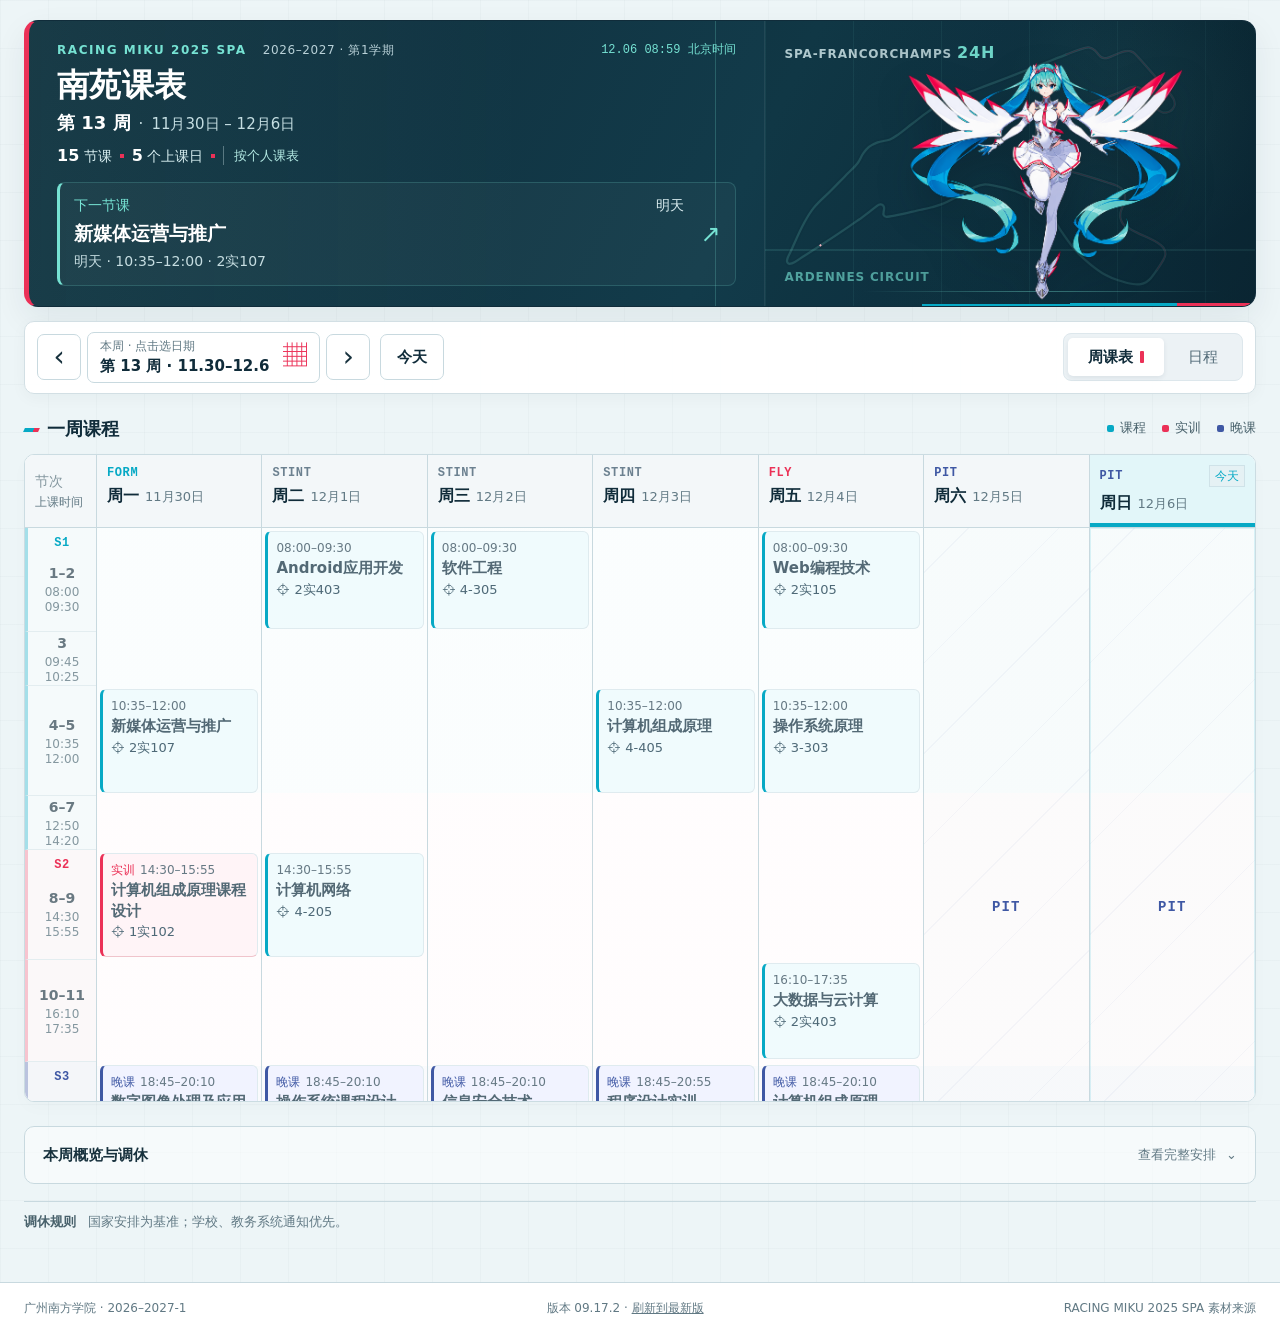
==== repair-cache.html @ 2489d973 "Add course cache repair page" ====
<!doctype html>
<html lang="zh-CN">
<head>
<meta charset="utf-8"><meta name="viewport" content="width=device-width,initial-scale=1">
<meta name="theme-color" content="#0c8c89"><title>刷新南苑课表</title>
<style>
:root{font-family:system-ui,sans-serif;color:#163532;background:#f0f8f7;color-scheme:light}body{margin:0;min-height:100svh;display:grid;place-items:center;padding:24px;box-sizing:border-box}main{max-width:420px;background:white;border-top:5px solid #11aaa3;border-radius:18px;padding:32px;box-shadow:0 12px 48px #12554a12}small{color:#087c77;letter-spacing:.08em}h1{font-size:26px}p{line-height:1.8;color:#526865}button,a{font:inherit}button{border:0;border-radius:12px;background:#087c77;color:white;padding:13px 20px;cursor:pointer}a{color:#087c77}button:focus-visible,a:focus-visible{outline:3px solid #e16b9a;outline-offset:4px}[hidden]{display:none}
</style>
</head>
<body><main><small>NANYUAN · COURSE SCHEDULE</small><h1>刷新到最新版</h1><p id="status" role="status" aria-live="polite">正在连接最新版课表…</p><p>此操作只清理课表的离线页面缓存，保留你的个人设置。请在出现问题的浏览器中打开本页。</p><button id="retry" hidden>重新尝试</button><p><a href="./">返回课表</a></p></main>
<script>
(() => {
  const status = document.getElementById("status");
  const retry = document.getElementById("retry");
  const run = async () => {
    retry.hidden = true;
    status.textContent = "正在连接最新版课表…";
    const base = new URL("./", location.href);
    const fresh = new URL("index.html", base);
    fresh.searchParams.set("__refresh", String(Date.now()));
    const controller = new AbortController();
    const timeout = setTimeout(() => controller.abort(), 12000);
    try {
      const response = await fetch(fresh.href, {cache: "no-store", signal: controller.signal});
      if (!response.ok || new URL(response.url).origin !== location.origin) throw new Error("unavailable");
      const html = await response.text();
      const page = new DOMParser().parseFromString(html, "text/html");
      if (page.querySelector('meta[name="app-release"]')?.content !== "2026-09-17.2") throw new Error("stale");
      status.textContent = "已连接最新版，正在清理旧页面…";
      if ("serviceWorker" in navigator) {
        const registrations = await navigator.serviceWorker.getRegistrations();
        await Promise.all(registrations.filter((item) => item.scope === base.href).map(async (item) => {
          if (!await item.unregister()) throw new Error("unregister failed");
        }));
      }
      if ("caches" in window) {
        const names = await caches.keys();
        await Promise.all(names.filter((name) => name.startsWith("nanyuan-course-") || name.startsWith("cs26-shell-")).map((name) => caches.delete(name)));
      }
      const destination = new URL("./", base);
      destination.searchParams.set("__refresh", String(Date.now()));
      location.replace(destination.href);
    } catch {
      status.textContent = "暂时未能完成刷新。请确认网络连接后重试；如果仍然失败，请把当前网址和设备型号发给我们。";
      retry.hidden = false;
    } finally { clearTimeout(timeout); }
  };
  retry.addEventListener("click", run);
  run();
})();
</script></body></html>
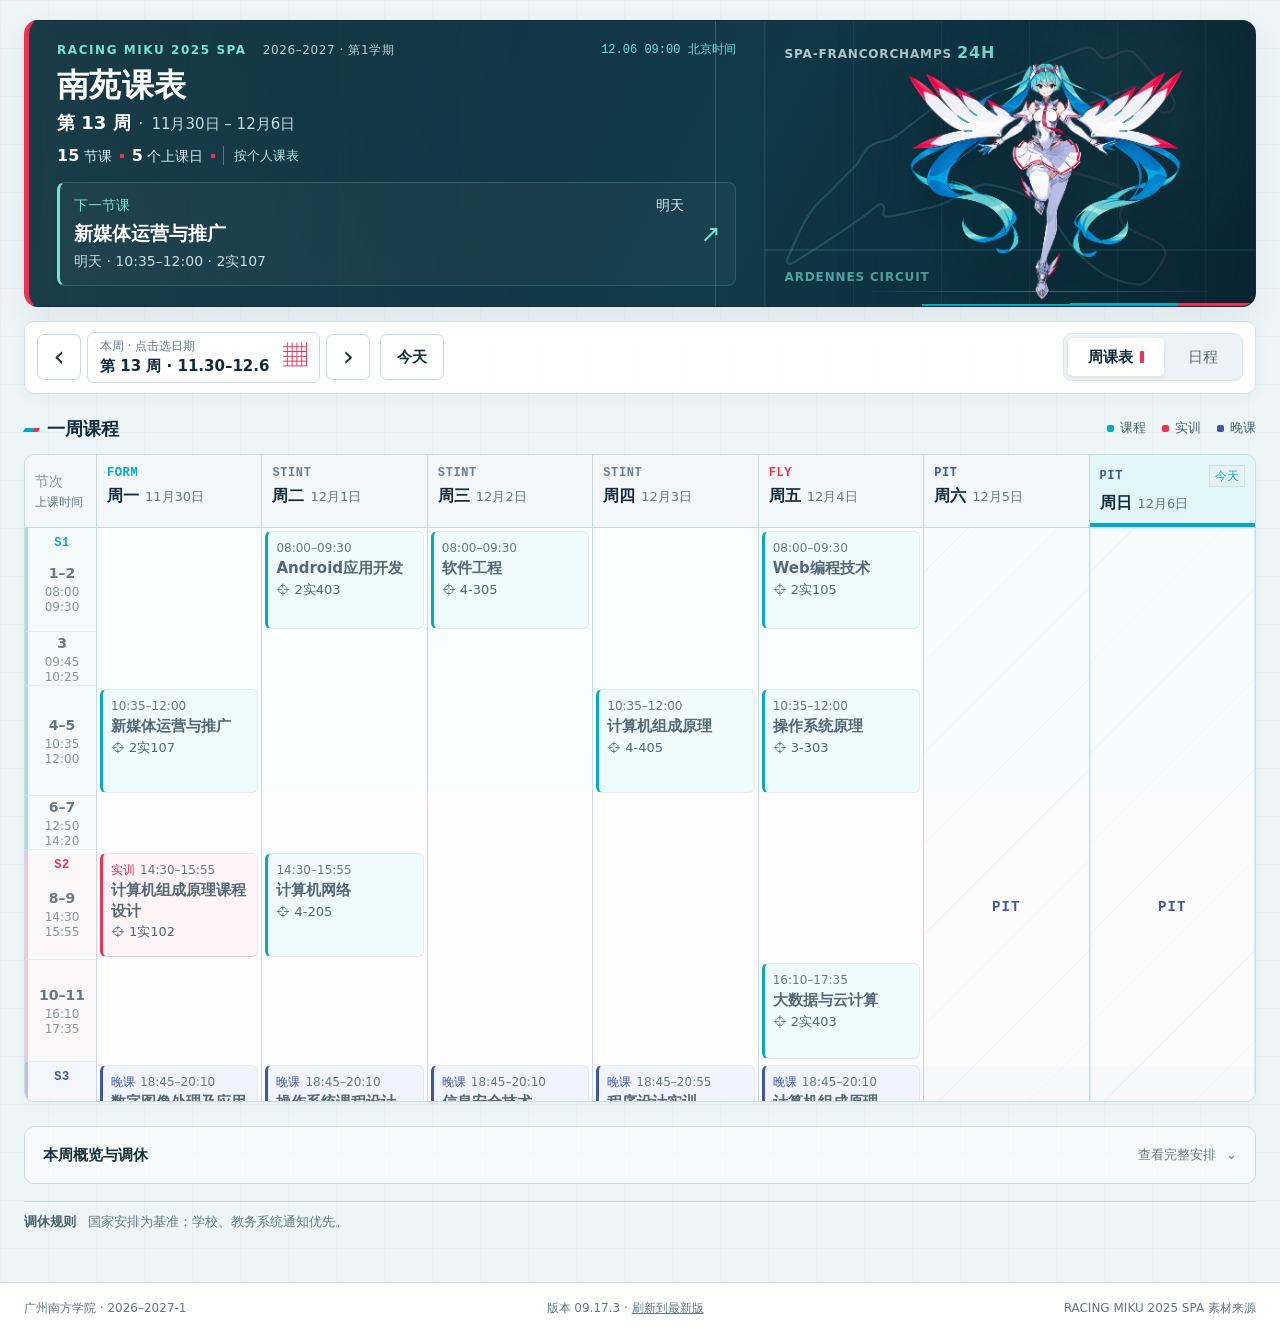
==== commit 316f3145: "Sync Android desktop install shortcut" ====
--- a/repair-cache.html
+++ b/repair-cache.html
@@ -25,7 +25,7 @@
       if (!response.ok || new URL(response.url).origin !== location.origin) throw new Error("unavailable");
       const html = await response.text();
       const page = new DOMParser().parseFromString(html, "text/html");
-      if (page.querySelector('meta[name="app-release"]')?.content !== "2026-09-17.2") throw new Error("stale");
+      if (page.querySelector('meta[name="app-release"]')?.content !== "2026-09-17.3") throw new Error("stale");
       status.textContent = "已连接最新版，正在清理旧页面…";
       if ("serviceWorker" in navigator) {
         const registrations = await navigator.serviceWorker.getRegistrations();
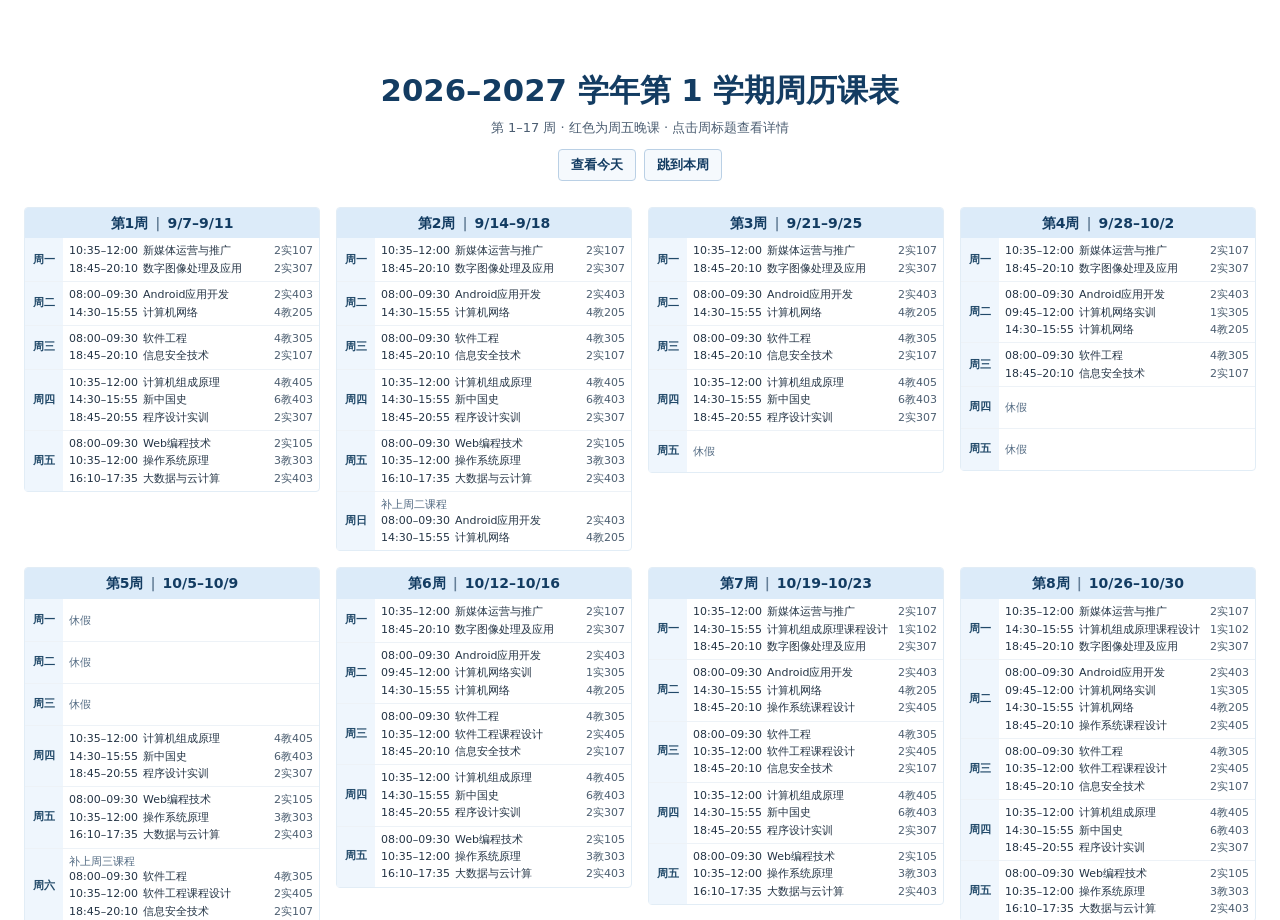
==== commit f8ff0247: "Add semester timetable overview" ====
--- a/repair-cache.html
+++ b/repair-cache.html
@@ -25,7 +25,7 @@
       if (!response.ok || new URL(response.url).origin !== location.origin) throw new Error("unavailable");
       const html = await response.text();
       const page = new DOMParser().parseFromString(html, "text/html");
-      if (page.querySelector('meta[name="app-release"]')?.content !== "2026-09-17.3") throw new Error("stale");
+      if (page.querySelector('meta[name="app-release"]')?.content !== "2026-11-15.1") throw new Error("stale");
       status.textContent = "已连接最新版，正在清理旧页面…";
       if ("serviceWorker" in navigator) {
         const registrations = await navigator.serviceWorker.getRegistrations();
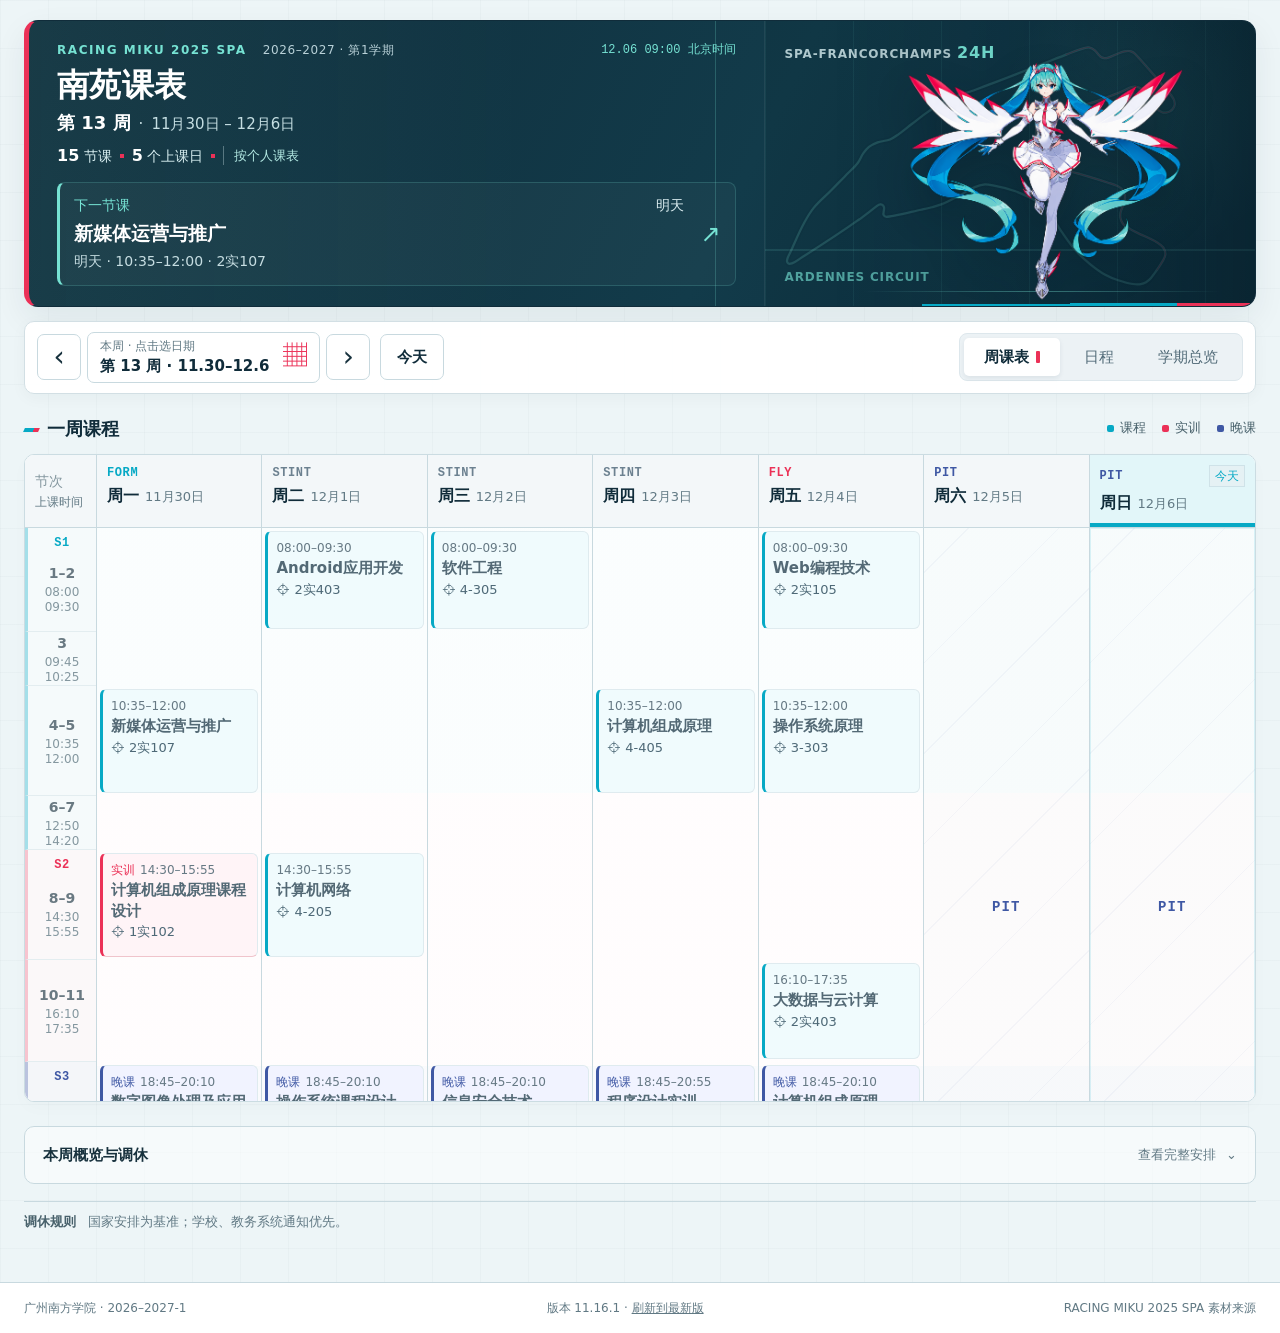
==== commit 8b627205: "Keep semester overview within the original timetable" ====
--- a/repair-cache.html
+++ b/repair-cache.html
@@ -25,7 +25,7 @@
       if (!response.ok || new URL(response.url).origin !== location.origin) throw new Error("unavailable");
       const html = await response.text();
       const page = new DOMParser().parseFromString(html, "text/html");
-      if (page.querySelector('meta[name="app-release"]')?.content !== "2026-11-15.1") throw new Error("stale");
+      if (page.querySelector('meta[name="app-release"]')?.content !== "2026-11-16.1") throw new Error("stale");
       status.textContent = "已连接最新版，正在清理旧页面…";
       if ("serviceWorker" in navigator) {
         const registrations = await navigator.serviceWorker.getRegistrations();
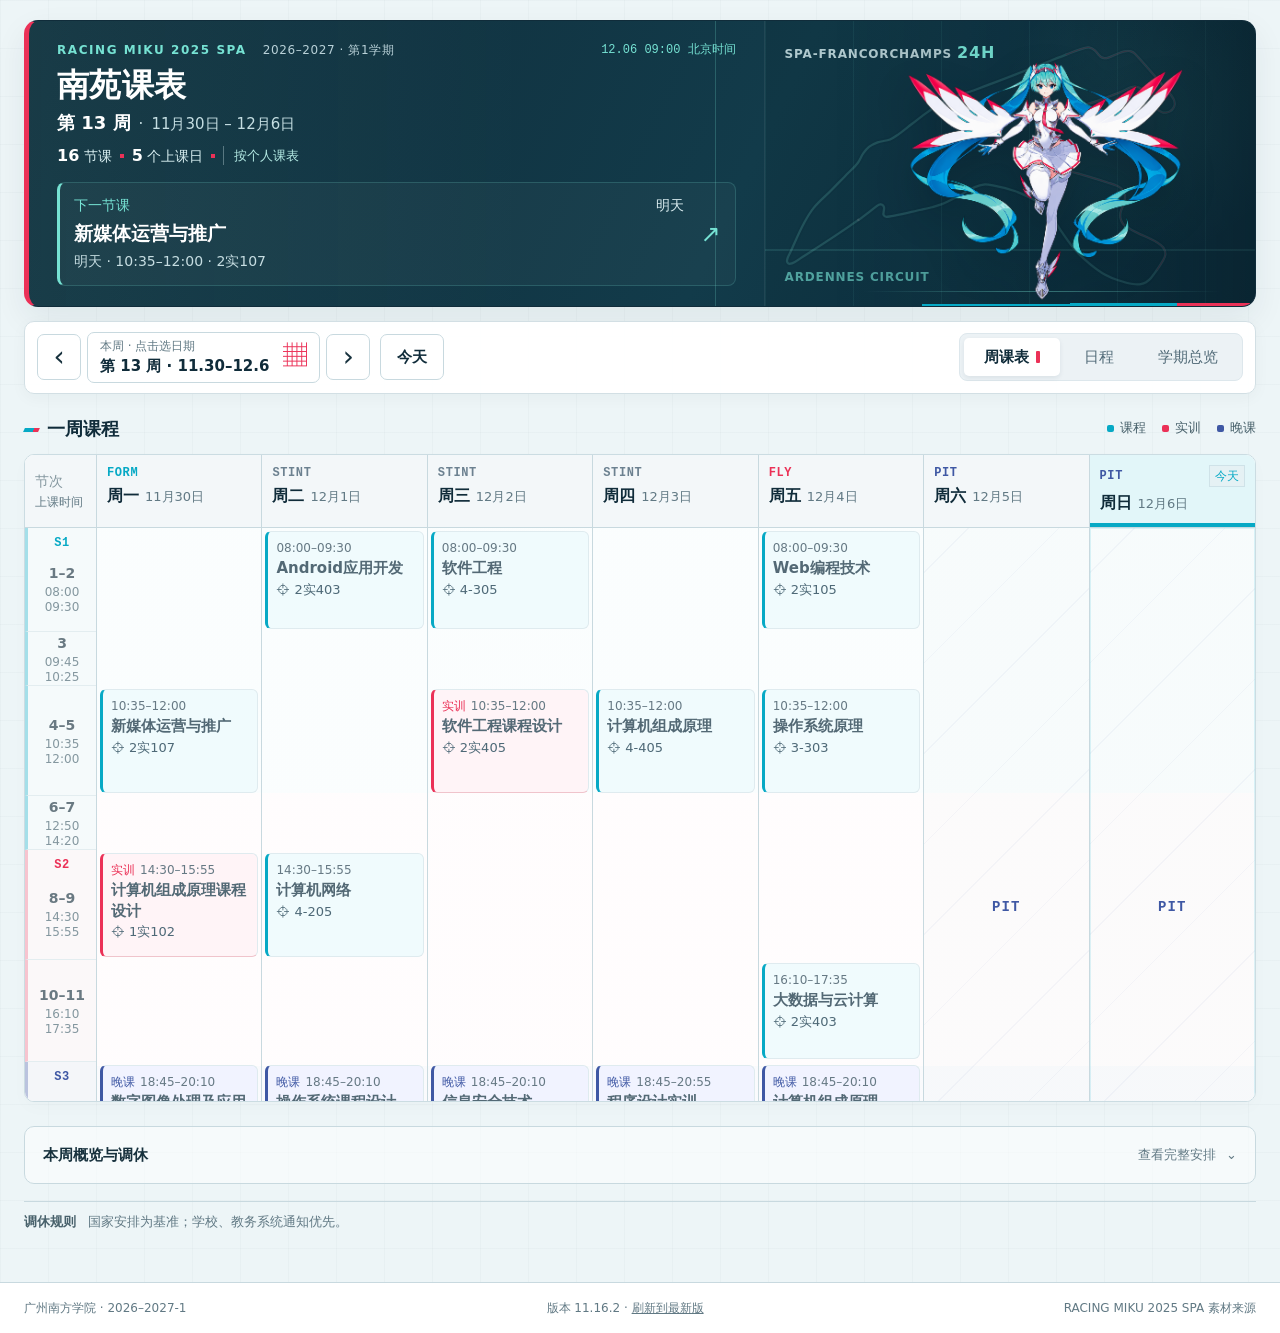
==== commit 5a87f88c: "Correct semester course entries against the official timetable" ====
--- a/repair-cache.html
+++ b/repair-cache.html
@@ -25,7 +25,7 @@
       if (!response.ok || new URL(response.url).origin !== location.origin) throw new Error("unavailable");
       const html = await response.text();
       const page = new DOMParser().parseFromString(html, "text/html");
-      if (page.querySelector('meta[name="app-release"]')?.content !== "2026-11-16.1") throw new Error("stale");
+      if (page.querySelector('meta[name="app-release"]')?.content !== "2026-11-16.2") throw new Error("stale");
       status.textContent = "已连接最新版，正在清理旧页面…";
       if ("serviceWorker" in navigator) {
         const registrations = await navigator.serviceWorker.getRegistrations();
